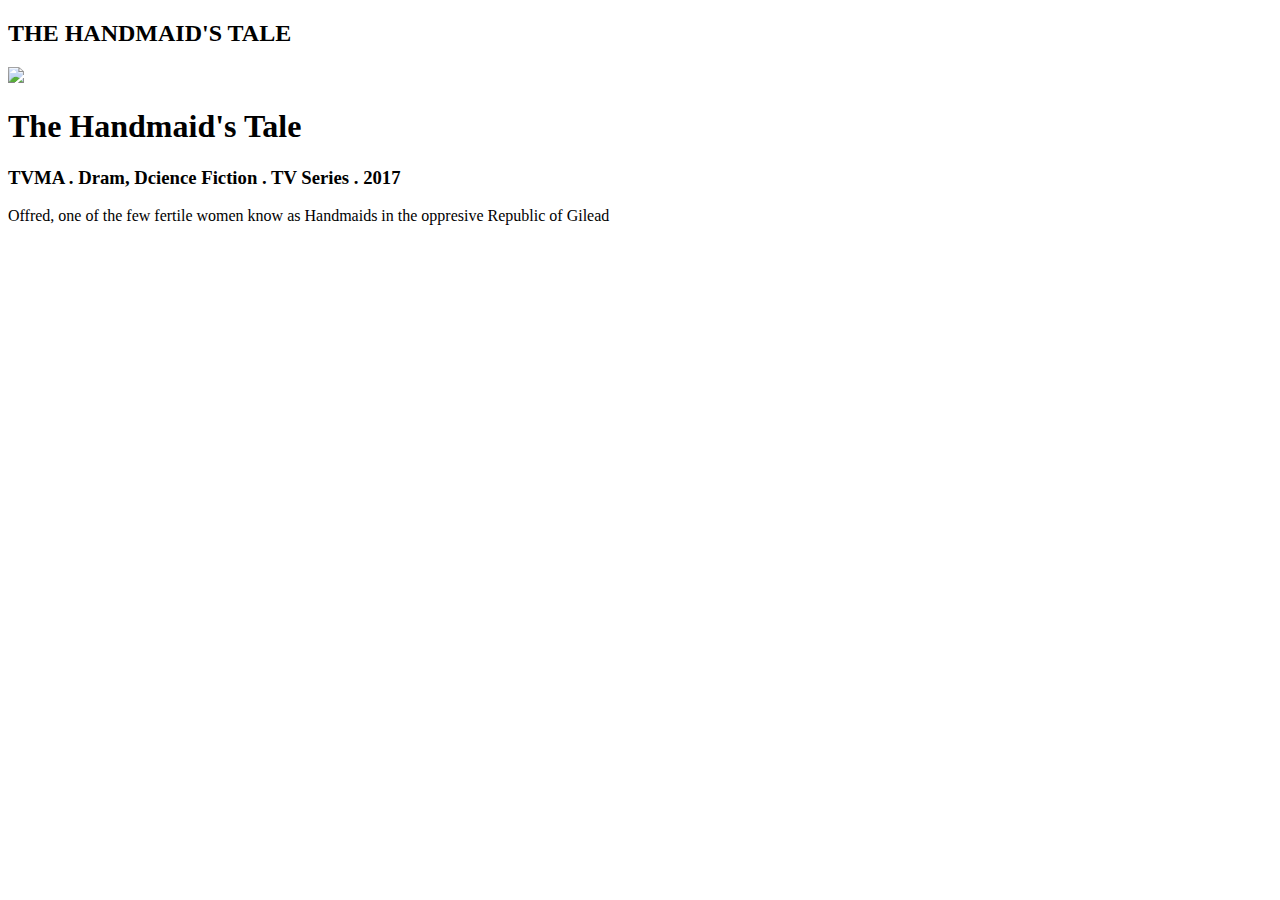
==== index.html @ 2c7c9f2f "début site handmaid tale's" ====
<!DOCTYPE html>
<html lang="en">
<head>
    <meta charset="UTF-8">
    <meta http-equiv="X-UA-Compatible" content="IE=edge">
    <meta name="viewport" content="width=device-width, initial-scale=1.0">
    <link rel="stylesheet" href="style.css">
    <title>Document</title>
</head>
<body>
    <header>
        <div><h2>THE HANDMAID'S TALE</h2></div>
        <container>
            <div><img src="#"></div>
            <div><h1>The Handmaid's Tale</h1></div>
            <div>
                <h3>TVMA . Dram, Dcience Fiction . TV Series . 2017 </h3>
                <p>Offred, one of the few fertile women know as Handmaids in the oppresive Republic of Gilead</p>
            </div>
        </container>
    </header>

    
</body>
</html>
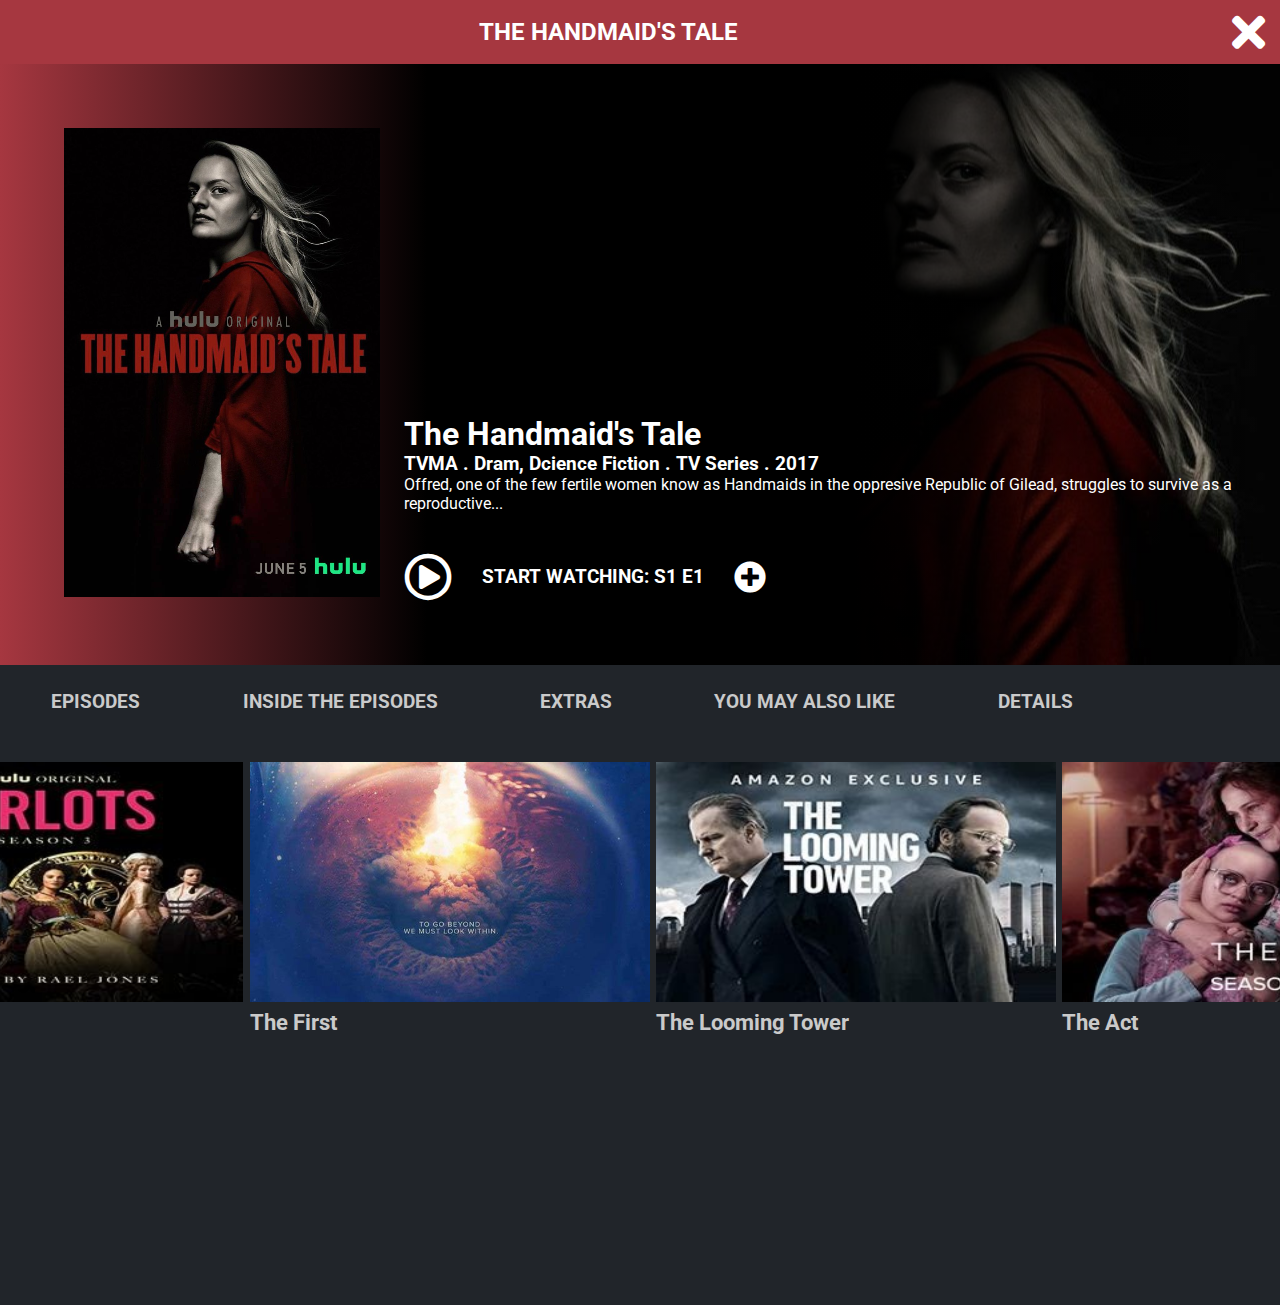
==== commit 25e29a1d: "site fini" ====
--- a/index.html
+++ b/index.html
@@ -5,20 +5,69 @@
     <meta http-equiv="X-UA-Compatible" content="IE=edge">
     <meta name="viewport" content="width=device-width, initial-scale=1.0">
     <link rel="stylesheet" href="style.css">
+    <link rel="preconnect" href="https://fonts.googleapis.com">
+    <link rel="preconnect" href="https://fonts.gstatic.com" crossorigin>
+    <link href="https://fonts.googleapis.com/css2?family=Roboto:wght@100;400;500&display=swap" rel="stylesheet">
+    <link href="fontawesome-free-5.15.4-web/css/all.css" rel="stylesheet">
     <title>Document</title>
 </head>
 <body>
     <header>
-        <div><h2>THE HANDMAID'S TALE</h2></div>
-        <container>
-            <div><img src="#"></div>
-            <div><h1>The Handmaid's Tale</h1></div>
-            <div>
-                <h3>TVMA . Dram, Dcience Fiction . TV Series . 2017 </h3>
-                <p>Offred, one of the few fertile women know as Handmaids in the oppresive Republic of Gilead</p>
+        <div class="bandeau">
+            <h2>THE HANDMAID'S TALE</h2><i class="fas fa-times fa-3x"></i>
+        </div>
+        <div class="img_chiante">
+        <div class="container">
+            <div><img src="cover.png"></div>
+            <div class="txt-cover">
+                <div>
+                    <h1>The Handmaid's Tale</h1>
+                </div>
+                <div class="para">
+                    <h3>TVMA . Dram, Dcience Fiction . TV Series . 2017 </h3>
+                    <p>Offred, one of the few fertile women know as Handmaids in the oppresive Republic of Gilead, struggles
+                        to survive as a reproductive...</p>
+                </div>
+                <div class="strt">
+                    <div>
+                        <i class="far fa-play-circle fa-3x"></i>
+                    </div>
+                    <div class="strt_watch">
+                        <h3>START WATCHING: S1 E1</h3>
+                    </div>
+                    <div>
+                        <i class="fas fa-plus-circle fa-2x"></i>
+                    </div>
+                </div>
             </div>
-        </container>
+        </div>
+        </div>
     </header>
+    <main>
+        <div id="selection">
+            <h3>EPISODES</h3>
+            <h3>INSIDE THE EPISODES</h3>
+            <h3>EXTRAS</h3>
+            <h3>YOU MAY ALSO LIKE</h3>
+            <h3>DETAILS</h3>
+        </div>
+        <div id="ctrl-affiche">
+            <div class="affiche">
+                <div class="photo1"><img src="harlots.jpg" alt="">
+                    <h4>Harlots</h4>
+                </div>
+                <div class="photo2"><img src="/9895026.jpg" alt="">
+                    <h4>The First</h4>
+                </div>
+                <div class="photo3"><img src="loomingtower.jpg" alt="">
+                    <h4>The Looming Tower</h4>
+                </div>
+                <div class="photo4"><img src="theact.jpg" alt="">
+                    <h4>The Act</h4>
+                </div>
+            </div>
+        </div>
+    </main>
 
     
 </body>
--- a/style.css
+++ b/style.css
@@ -0,0 +1,136 @@
+*{
+    margin: 0;
+    padding: 0;
+    font-family: 'roboto';
+}
+
+/* header */
+
+header{
+    width: 100vw;
+    display: flex;
+    flex-direction: column;
+    color: white;
+}
+
+.img_chiante{
+    width: 100%;
+    background: url('handmaids_main-1280x720-1.jpg');
+    background-repeat: no-repeat;
+    background-position: right;
+}
+
+.bandeau{
+    display: grid;
+    width: 100%;
+    flex-direction: row;
+    justify-content: flex-end;
+    grid-template-areas: "1 2";
+    grid-template-columns: 95% 5%;
+    grid-template-rows: 4em;
+    background-color: #a63740;
+}
+
+.bandeau i{
+    display: flex;
+    justify-content: center;
+    align-items: center;
+    background-color: #a63740;
+    grid: "2"
+}
+
+.bandeau h2{
+    display: flex;
+    justify-content: center;
+    grid: 1;
+    align-items: center;
+}
+
+.container{
+    width: 95%;
+    display: flex;
+    flex-direction: row;
+    padding: 5% 0 5% 5%;
+    background: linear-gradient(90deg, #a63740 , black, black, rgba(0, 0, 0, 0.048));
+}
+
+.txt-cover{
+    padding-left: 2%;
+    display: flex;
+    flex-direction: column;
+    align-items: flex-start;
+    align-content: flex-end;
+    align-self: flex-end;
+} 
+
+.para{
+    display: flex;
+    height: 100px;
+    flex-direction: column;
+    align-items: flex-start;
+}
+
+.txt-cover h3{
+    display: flex;
+    align-items: flex-end;
+    justify-content: space-evenly;
+    text-align: center;
+}
+
+.strt{
+    display: flex;
+    justify-content: space-around;
+    align-items: center;
+}
+
+.strt_watch{
+    padding-left: 30px;
+    padding-right: 30px;
+}
+/* main part */
+
+main{
+    background-color: #21252A;
+    color: rgb(202, 202, 202);
+    width: 100vw;
+    height: 50vw;
+}
+
+#selection{
+    display: flex;
+    flex-direction: row;
+    height: 30px;
+}
+
+#selection h3{
+    padding: 2% 4% 1% 4%;
+}
+
+#selection h3:hover{
+    border-bottom: solid #cacaca 5px;
+}
+
+.affiche{
+    display: flex;
+    flex-direction: row;
+}
+
+[class*="photo"]{
+    padding: 0.2%;
+}
+
+.affiche img{
+    width: 25rem;
+    height: 15rem;
+    padding-bottom: 1%;
+}
+
+.affiche h4{
+    font-size: 22px;
+}
+
+#ctrl-affiche{
+    display: flex;
+    justify-content: center;
+    padding: 5%;
+}